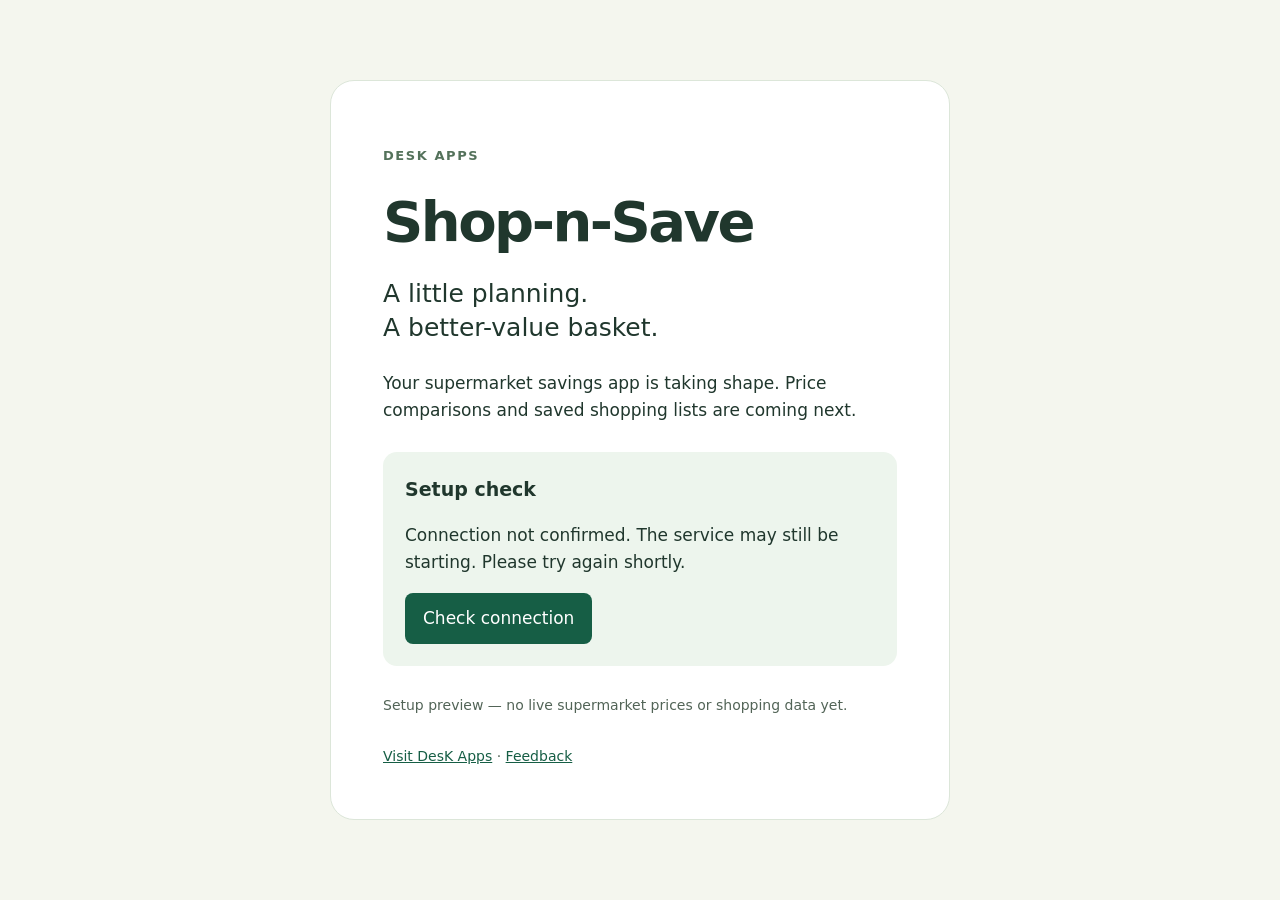
==== public/index.html @ c4714d1d "Configure Supabase connection and Netlify-ready setup preview" ====
<!doctype html>
<html lang="en">
<head>
<meta charset="utf-8">
<meta name="viewport" content="width=device-width, initial-scale=1">
<meta name="theme-color" content="#165e45">
<title>Shop-n-Save | DesK Apps</title>
<link rel="stylesheet" href="styles.css">
<script type="module" src="app.js"></script>
</head>
<body>
<main>
<p class="brand">DesK Apps</p>
<h1>Shop-n-Save</h1>
<p class="intro">A little planning.<br>A better-value basket.</p>
<p>Your supermarket savings app is taking shape. Price comparisons and saved shopping lists are coming next.</p>
<section aria-labelledby="connection-title">
<h2 id="connection-title">Setup check</h2>
<p id="status" role="status" aria-live="polite">Checking connection…</p>
<button id="check" type="button">Check connection</button>
</section>
<p class="note">Setup preview — no live supermarket prices or shopping data yet.</p>
<footer><a href="https://deskappswebsite.netlify.app">Visit DesK Apps</a> · <a href="mailto:desk.apps.dk@gmail.com">Feedback</a></footer>
</main>
</body>
</html>
---- public/styles.css ----
*{box-sizing:border-box}body{margin:0;background:#f4f6ee;color:#20372d;font:17px/1.6 system-ui,sans-serif;min-height:100vh;display:grid;place-items:center;padding:24px}main{width:100%;max-width:620px;padding:clamp(24px,6vw,52px);background:white;border-radius:24px;border:1px solid #dce6d9}.brand{font-weight:700;letter-spacing:.12em;font-size:13px;text-transform:uppercase;color:#54725b}h1{font-size:clamp(36px,8vw,56px);letter-spacing:-.045em;line-height:1.1;margin:24px 0}.intro{font-size:25px;line-height:1.35}section{background:#edf5ed;border-radius:14px;padding:22px;margin:28px 0}h2{font-size:19px;margin:0}button{font:inherit;background:#165e45;color:white;border:0;border-radius:8px;padding:12px 18px;cursor:pointer;min-height:48px}button:disabled{opacity:.6;cursor:wait}button:focus-visible,a:focus-visible{outline:3px solid #df9e20;outline-offset:4px}.note,footer{font-size:14px;color:#526457}a{color:#165e45}footer{margin-top:28px}
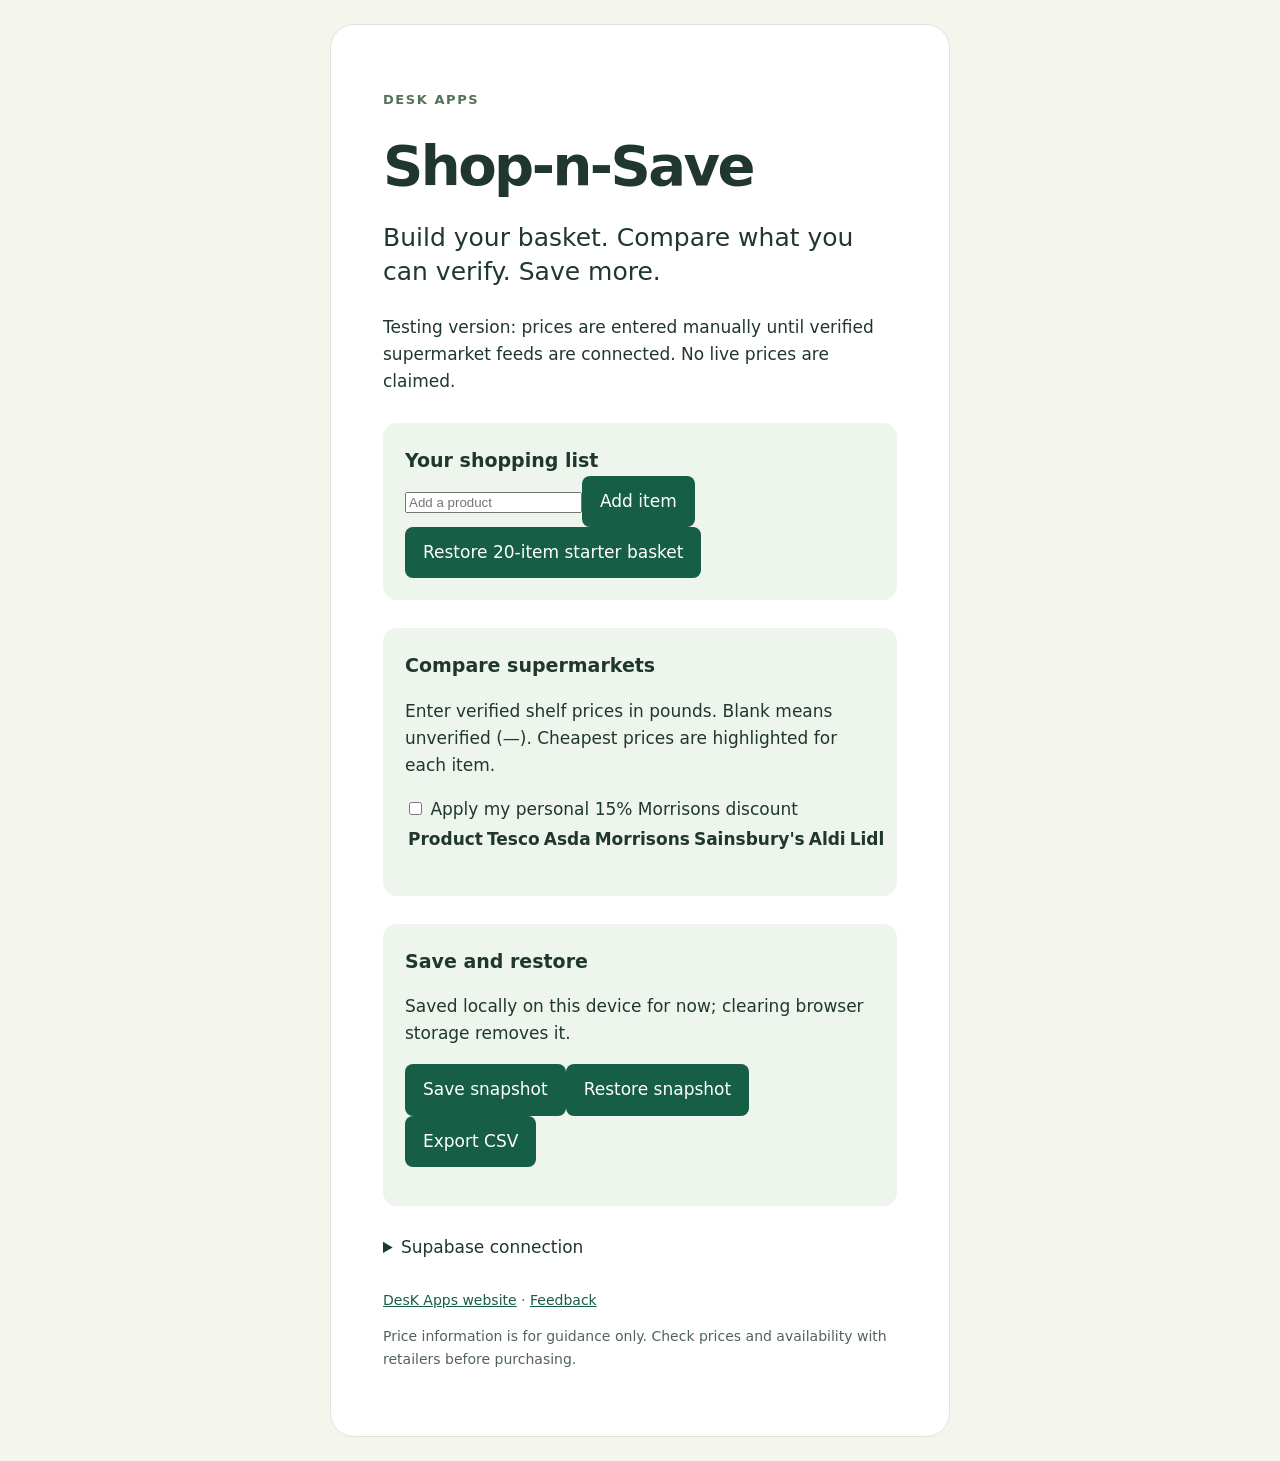
==== commit c2395a26: "Build functional Shop-n-Save mobile basket and manual price comparison" ====
--- a/public/index.html
+++ b/public/index.html
@@ -1,26 +1 @@
-<!doctype html>
-<html lang="en">
-<head>
-<meta charset="utf-8">
-<meta name="viewport" content="width=device-width, initial-scale=1">
-<meta name="theme-color" content="#165e45">
-<title>Shop-n-Save | DesK Apps</title>
-<link rel="stylesheet" href="styles.css">
-<script type="module" src="app.js"></script>
-</head>
-<body>
-<main>
-<p class="brand">DesK Apps</p>
-<h1>Shop-n-Save</h1>
-<p class="intro">A little planning.<br>A better-value basket.</p>
-<p>Your supermarket savings app is taking shape. Price comparisons and saved shopping lists are coming next.</p>
-<section aria-labelledby="connection-title">
-<h2 id="connection-title">Setup check</h2>
-<p id="status" role="status" aria-live="polite">Checking connection…</p>
-<button id="check" type="button">Check connection</button>
-</section>
-<p class="note">Setup preview — no live supermarket prices or shopping data yet.</p>
-<footer><a href="https://deskappswebsite.netlify.app">Visit DesK Apps</a> · <a href="mailto:desk.apps.dk@gmail.com">Feedback</a></footer>
-</main>
-</body>
-</html>
+<!doctype html><html lang="en"><head><meta charset="utf-8"><meta name="viewport" content="width=device-width, initial-scale=1"><meta name="theme-color" content="#165e45"><title>Shop-n-Save | DesK Apps</title><link rel="stylesheet" href="styles.css"><script type="module" src="app.js"></script></head><body><main><header><p class="brand">DesK Apps</p><h1>Shop-n-Save</h1><p class="intro">Build your basket. Compare what you can verify. Save more.</p></header><div class="notice">Testing version: prices are entered manually until verified supermarket feeds are connected. No live prices are claimed.</div><section><h2>Your shopping list <span id="count"></span></h2><div class="controls"><input id="newItem" maxlength="90" placeholder="Add a product" aria-label="Product name"><button id="add">Add item</button><button class="secondary" id="reset">Restore 20-item starter basket</button></div><div id="items"></div></section><section><h2>Compare supermarkets</h2><p class="hint">Enter verified shelf prices in pounds. Blank means unverified (—). Cheapest prices are highlighted for each item.</p><label class="toggle"><input type="checkbox" id="discount"> Apply my personal 15% Morrisons discount</label><div class="scroll"><table><thead><tr><th>Product</th><th>Tesco</th><th>Asda</th><th>Morrisons</th><th>Sainsbury's</th><th>Aldi</th><th>Lidl</th></tr></thead><tbody id="prices"></tbody><tfoot id="totals"></tfoot></table></div><p id="comparisonNote" class="hint"></p></section><section><h2>Save and restore</h2><p class="hint">Saved locally on this device for now; clearing browser storage removes it.</p><div class="controls"><button id="save">Save snapshot</button><button class="secondary" id="restore">Restore snapshot</button><button class="secondary" id="export">Export CSV</button></div><p id="message" role="status"></p></section><details><summary>Supabase connection</summary><p id="status" role="status">Not checked</p><button id="check">Check connection</button><p class="hint">This checks service availability only, not shopping database tables.</p></details><footer><a href="https://deskappswebsite.netlify.app">DesK Apps website</a> · <a href="mailto:desk.apps.dk@gmail.com">Feedback</a><p>Price information is for guidance only. Check prices and availability with retailers before purchasing.</p></footer></main></body></html>
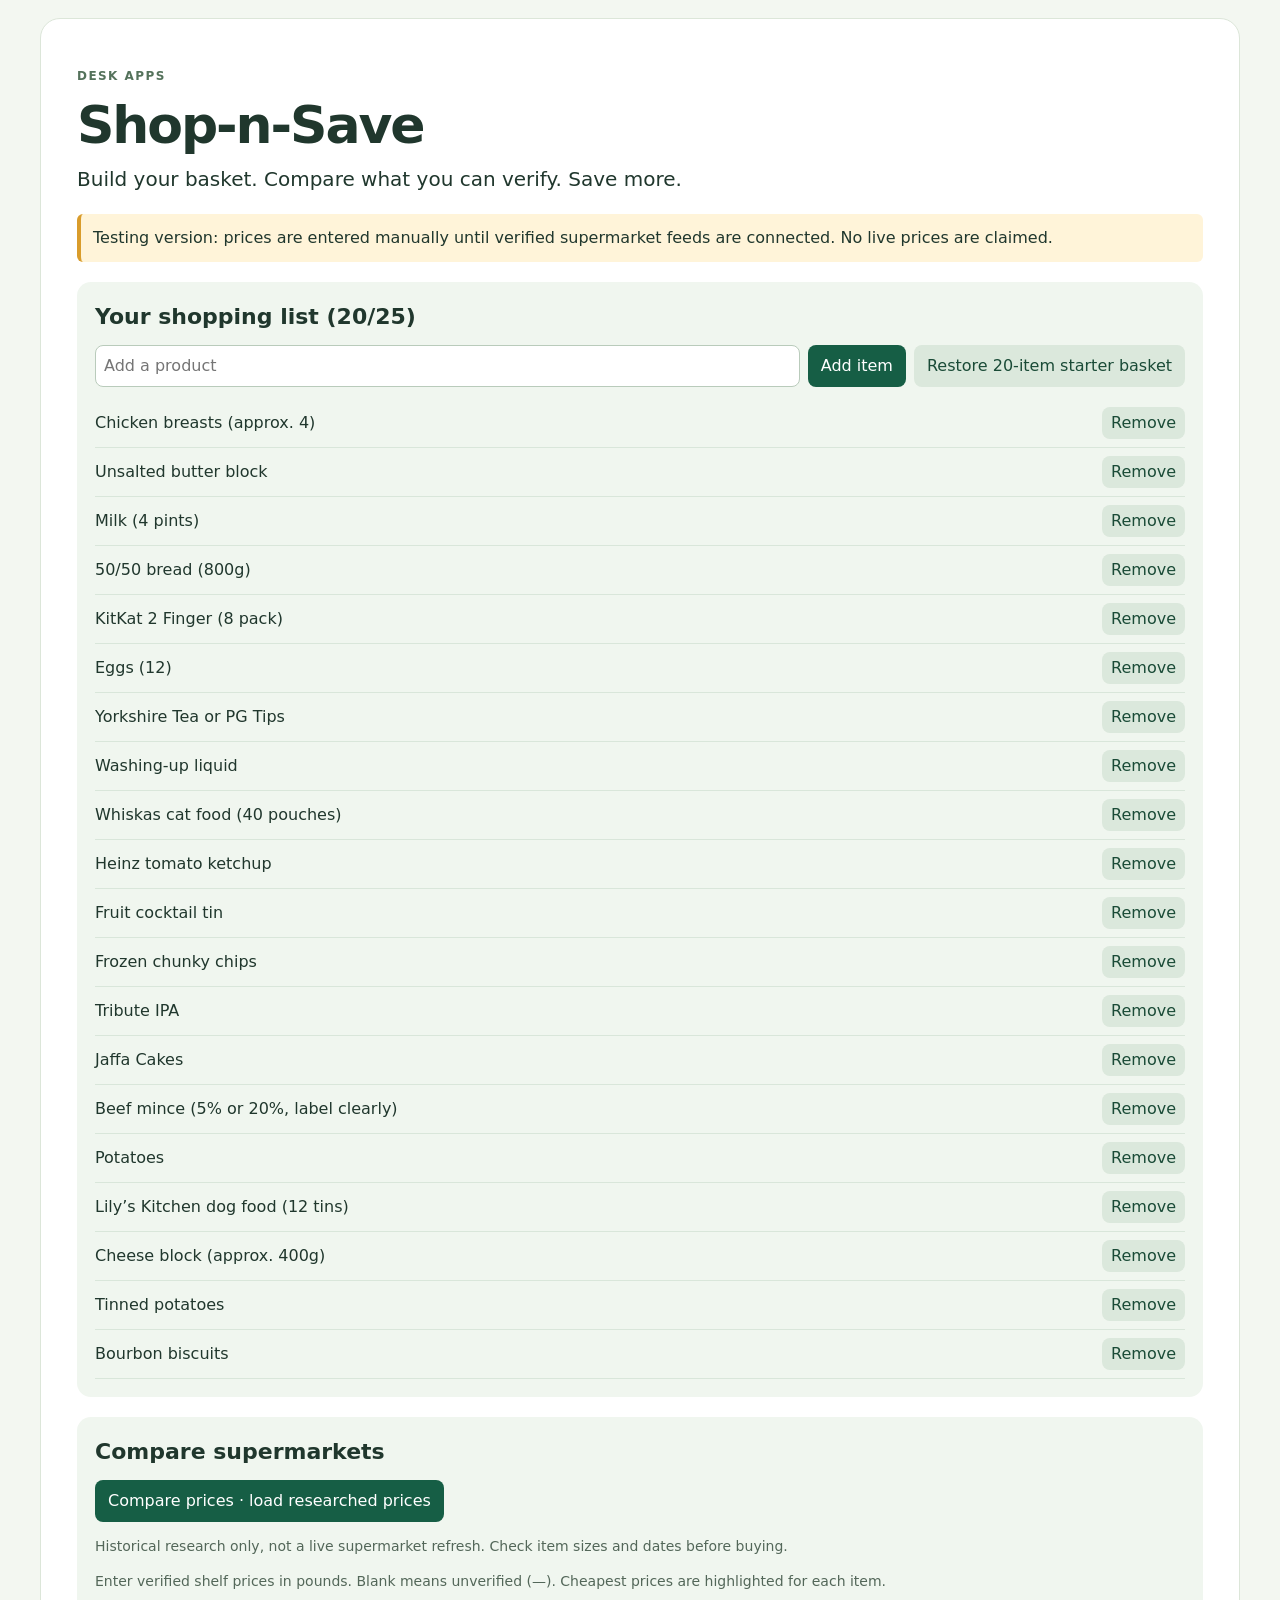
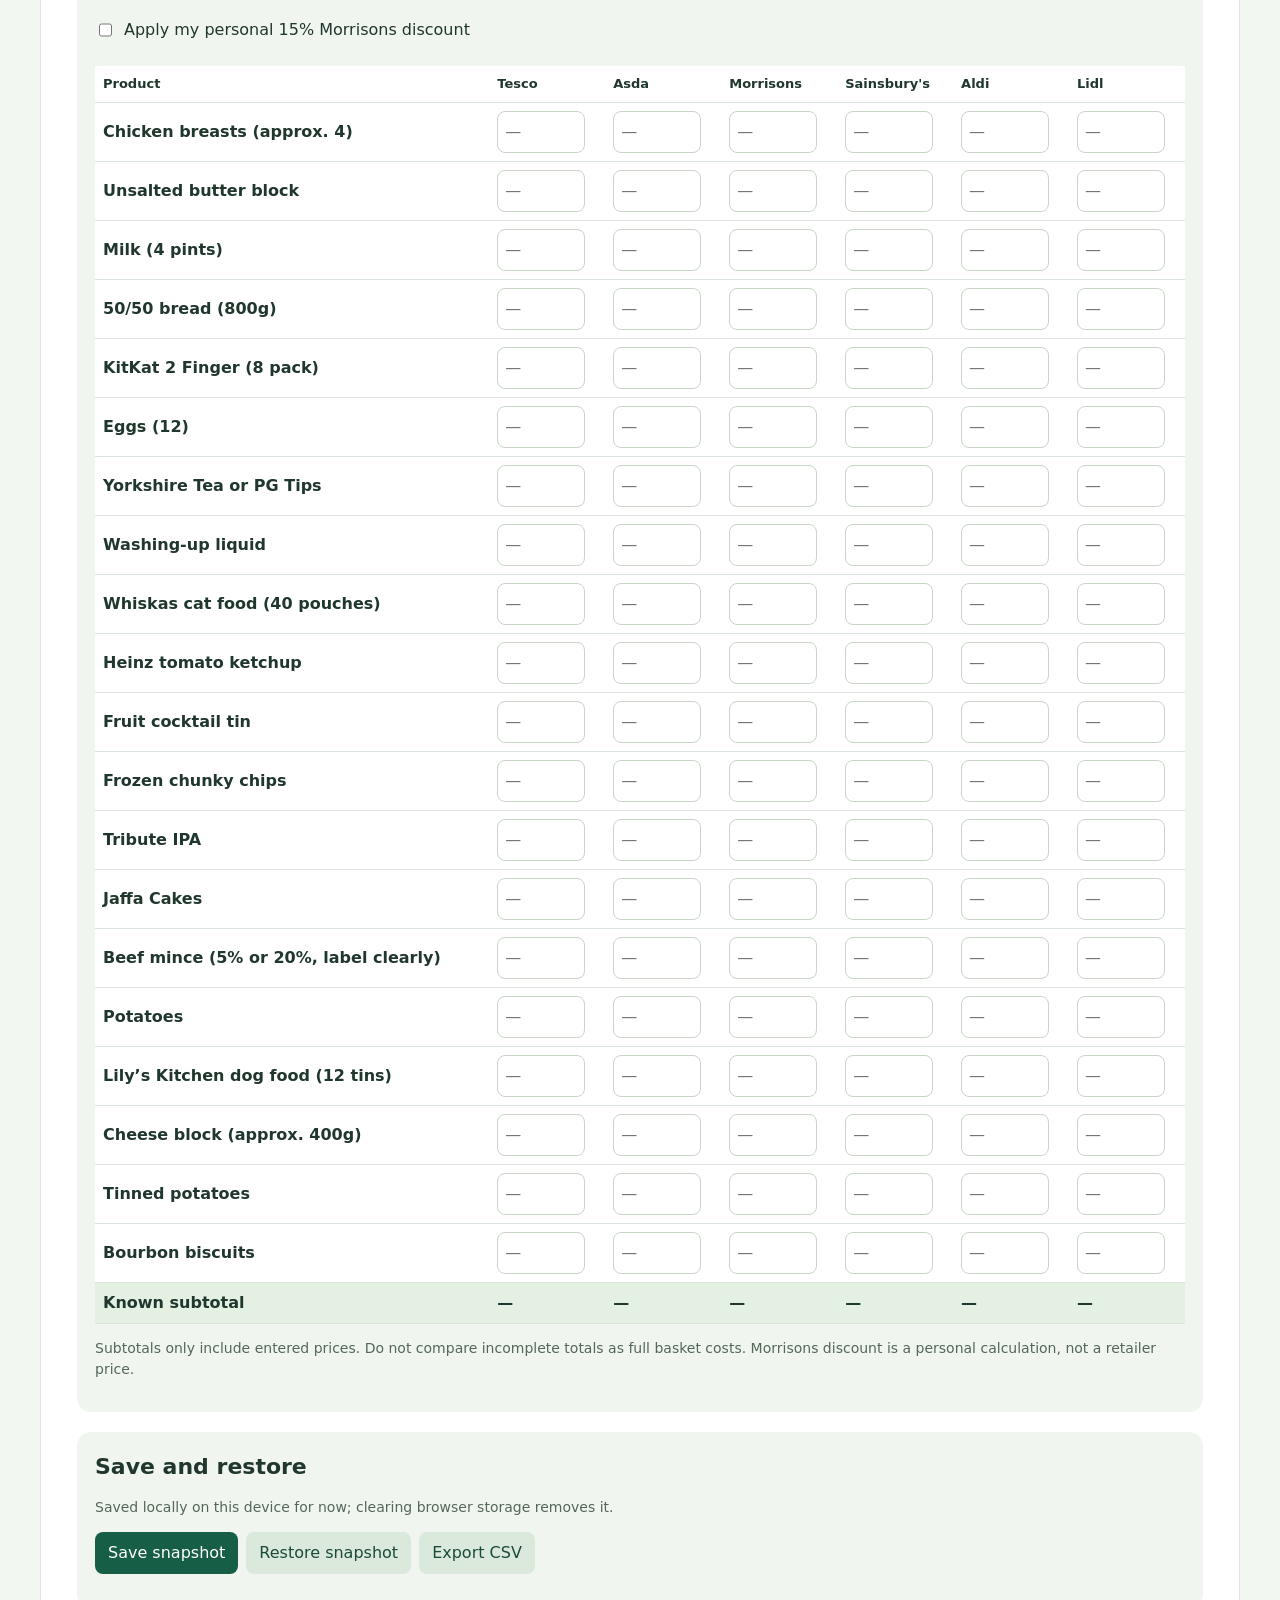
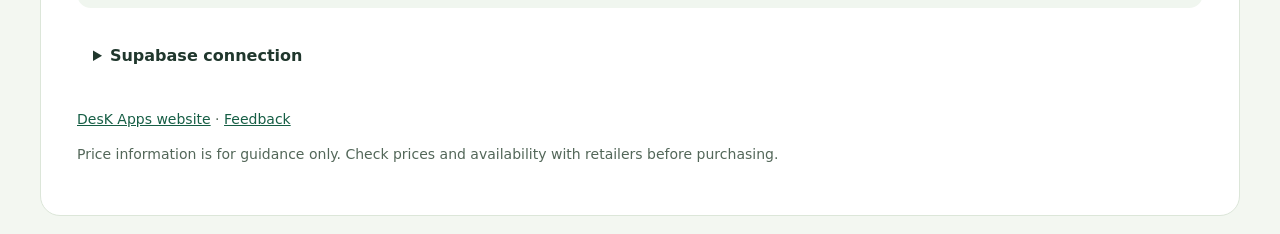
==== commit e655b34e: "Add Compare Prices action to Shop-n-Save" ====
--- a/public/index.html
+++ b/public/index.html
@@ -1 +1 @@
-<!doctype html><html lang="en"><head><meta charset="utf-8"><meta name="viewport" content="width=device-width, initial-scale=1"><meta name="theme-color" content="#165e45"><title>Shop-n-Save | DesK Apps</title><link rel="stylesheet" href="styles.css"><script type="module" src="app.js"></script></head><body><main><header><p class="brand">DesK Apps</p><h1>Shop-n-Save</h1><p class="intro">Build your basket. Compare what you can verify. Save more.</p></header><div class="notice">Testing version: prices are entered manually until verified supermarket feeds are connected. No live prices are claimed.</div><section><h2>Your shopping list <span id="count"></span></h2><div class="controls"><input id="newItem" maxlength="90" placeholder="Add a product" aria-label="Product name"><button id="add">Add item</button><button class="secondary" id="reset">Restore 20-item starter basket</button></div><div id="items"></div></section><section><h2>Compare supermarkets</h2><p class="hint">Enter verified shelf prices in pounds. Blank means unverified (—). Cheapest prices are highlighted for each item.</p><label class="toggle"><input type="checkbox" id="discount"> Apply my personal 15% Morrisons discount</label><div class="scroll"><table><thead><tr><th>Product</th><th>Tesco</th><th>Asda</th><th>Morrisons</th><th>Sainsbury's</th><th>Aldi</th><th>Lidl</th></tr></thead><tbody id="prices"></tbody><tfoot id="totals"></tfoot></table></div><p id="comparisonNote" class="hint"></p></section><section><h2>Save and restore</h2><p class="hint">Saved locally on this device for now; clearing browser storage removes it.</p><div class="controls"><button id="save">Save snapshot</button><button class="secondary" id="restore">Restore snapshot</button><button class="secondary" id="export">Export CSV</button></div><p id="message" role="status"></p></section><details><summary>Supabase connection</summary><p id="status" role="status">Not checked</p><button id="check">Check connection</button><p class="hint">This checks service availability only, not shopping database tables.</p></details><footer><a href="https://deskappswebsite.netlify.app">DesK Apps website</a> · <a href="mailto:desk.apps.dk@gmail.com">Feedback</a><p>Price information is for guidance only. Check prices and availability with retailers before purchasing.</p></footer></main></body></html>+<!doctype html><html lang="en"><head><meta charset="utf-8"><meta name="viewport" content="width=device-width, initial-scale=1"><meta name="theme-color" content="#165e45"><title>Shop-n-Save | DesK Apps</title><link rel="stylesheet" href="styles.css"><script type="module" src="app.js"></script></head><body><main><header><p class="brand">DesK Apps</p><h1>Shop-n-Save</h1><p class="intro">Build your basket. Compare what you can verify. Save more.</p></header><div class="notice">Testing version: prices are entered manually until verified supermarket feeds are connected. No live prices are claimed.</div><section><h2>Your shopping list <span id="count"></span></h2><div class="controls"><input id="newItem" maxlength="90" placeholder="Add a product" aria-label="Product name"><button id="add">Add item</button><button class="secondary" id="reset">Restore 20-item starter basket</button></div><div id="items"></div></section><section><h2>Compare supermarkets</h2><div class="controls"><button id="compare" type="button">Compare prices · load researched prices</button></div><p class="hint" id="researchStatus">Historical research only, not a live supermarket refresh. Check item sizes and dates before buying.</p><p class="hint">Enter verified shelf prices in pounds. Blank means unverified (—). Cheapest prices are highlighted for each item.</p><label class="toggle"><input type="checkbox" id="discount"> Apply my personal 15% Morrisons discount</label><div class="scroll"><table><thead><tr><th>Product</th><th>Tesco</th><th>Asda</th><th>Morrisons</th><th>Sainsbury's</th><th>Aldi</th><th>Lidl</th></tr></thead><tbody id="prices"></tbody><tfoot id="totals"></tfoot></table></div><p id="comparisonNote" class="hint"></p></section><section><h2>Save and restore</h2><p class="hint">Saved locally on this device for now; clearing browser storage removes it.</p><div class="controls"><button id="save">Save snapshot</button><button class="secondary" id="restore">Restore snapshot</button><button class="secondary" id="export">Export CSV</button></div><p id="message" role="status"></p></section><details><summary>Supabase connection</summary><p id="status" role="status">Not checked</p><button id="check">Check connection</button><p class="hint">This checks service availability only, not shopping database tables.</p></details><footer><a href="https://deskappswebsite.netlify.app">DesK Apps website</a> · <a href="mailto:desk.apps.dk@gmail.com">Feedback</a><p>Price information is for guidance only. Check prices and availability with retailers before purchasing.</p></footer></main></body></html>
--- a/public/styles.css
+++ b/public/styles.css
@@ -1 +1 @@
-*{box-sizing:border-box}body{margin:0;background:#f4f6ee;color:#20372d;font:17px/1.6 system-ui,sans-serif;min-height:100vh;display:grid;place-items:center;padding:24px}main{width:100%;max-width:620px;padding:clamp(24px,6vw,52px);background:white;border-radius:24px;border:1px solid #dce6d9}.brand{font-weight:700;letter-spacing:.12em;font-size:13px;text-transform:uppercase;color:#54725b}h1{font-size:clamp(36px,8vw,56px);letter-spacing:-.045em;line-height:1.1;margin:24px 0}.intro{font-size:25px;line-height:1.35}section{background:#edf5ed;border-radius:14px;padding:22px;margin:28px 0}h2{font-size:19px;margin:0}button{font:inherit;background:#165e45;color:white;border:0;border-radius:8px;padding:12px 18px;cursor:pointer;min-height:48px}button:disabled{opacity:.6;cursor:wait}button:focus-visible,a:focus-visible{outline:3px solid #df9e20;outline-offset:4px}.note,footer{font-size:14px;color:#526457}a{color:#165e45}footer{margin-top:28px}
+*{box-sizing:border-box}body{margin:0;background:#f3f7f1;color:#20372d;font:16px/1.5 system-ui,sans-serif;padding:18px}main{max-width:1200px;margin:auto;background:white;border:1px solid #dce6d9;border-radius:20px;padding:clamp(16px,3vw,36px)}.brand{font-weight:800;letter-spacing:.12em;font-size:12px;text-transform:uppercase;color:#54725b}h1{font-size:clamp(32px,6vw,52px);letter-spacing:-.04em;line-height:1.1;margin:10px 0}.intro{font-size:20px;margin:0 0 20px}section{background:#f0f6ef;border-radius:14px;padding:18px;margin:20px 0}h2{font-size:22px;margin:0 0 12px}.notice{background:#fff4d9;border-left:4px solid #d99c2b;padding:12px;border-radius:6px}.controls{display:flex;flex-wrap:wrap;gap:8px;margin:12px 0}input,button{font:inherit;min-height:42px;border-radius:8px}input[type=text],input:not([type]){border:1px solid #b9cbbb;padding:8px;min-width:0}#newItem{flex:1;min-width:180px}button{background:#165e45;color:white;border:0;padding:9px 13px;cursor:pointer}button.secondary{background:#dbe8dc;color:#1a4b37}button:focus-visible,input:focus-visible{outline:3px solid #dca82e;outline-offset:2px}button:disabled{opacity:.5}.item{display:flex;align-items:center;gap:10px;border-bottom:1px solid #d9e6da;padding:8px 0}.item span{flex:1}.item button{min-height:32px;padding:4px 9px}.hint,footer{font-size:14px;color:#536759}.scroll{overflow-x:auto}table{width:100%;border-collapse:collapse;min-width:790px;background:white}th,td{border-bottom:1px solid #dce5db;padding:8px;text-align:left}th{font-size:13px}td input{width:88px;min-width:0;padding:7px;border:1px solid #c8d5c7}td.best{background:#d5f4d9}td:first-child{min-width:165px;font-weight:600}tfoot{font-weight:bold;background:#e3f0e2}.toggle{display:flex;align-items:center;gap:9px;margin:12px 0}details{padding:16px}summary{cursor:pointer;font-weight:700}footer{margin-top:25px}a{color:#165e45}@media(max-width:600px){body{padding:6px}main{border-radius:10px;padding:12px}section{padding:12px}.controls button{flex:1}.item{font-size:14px}}
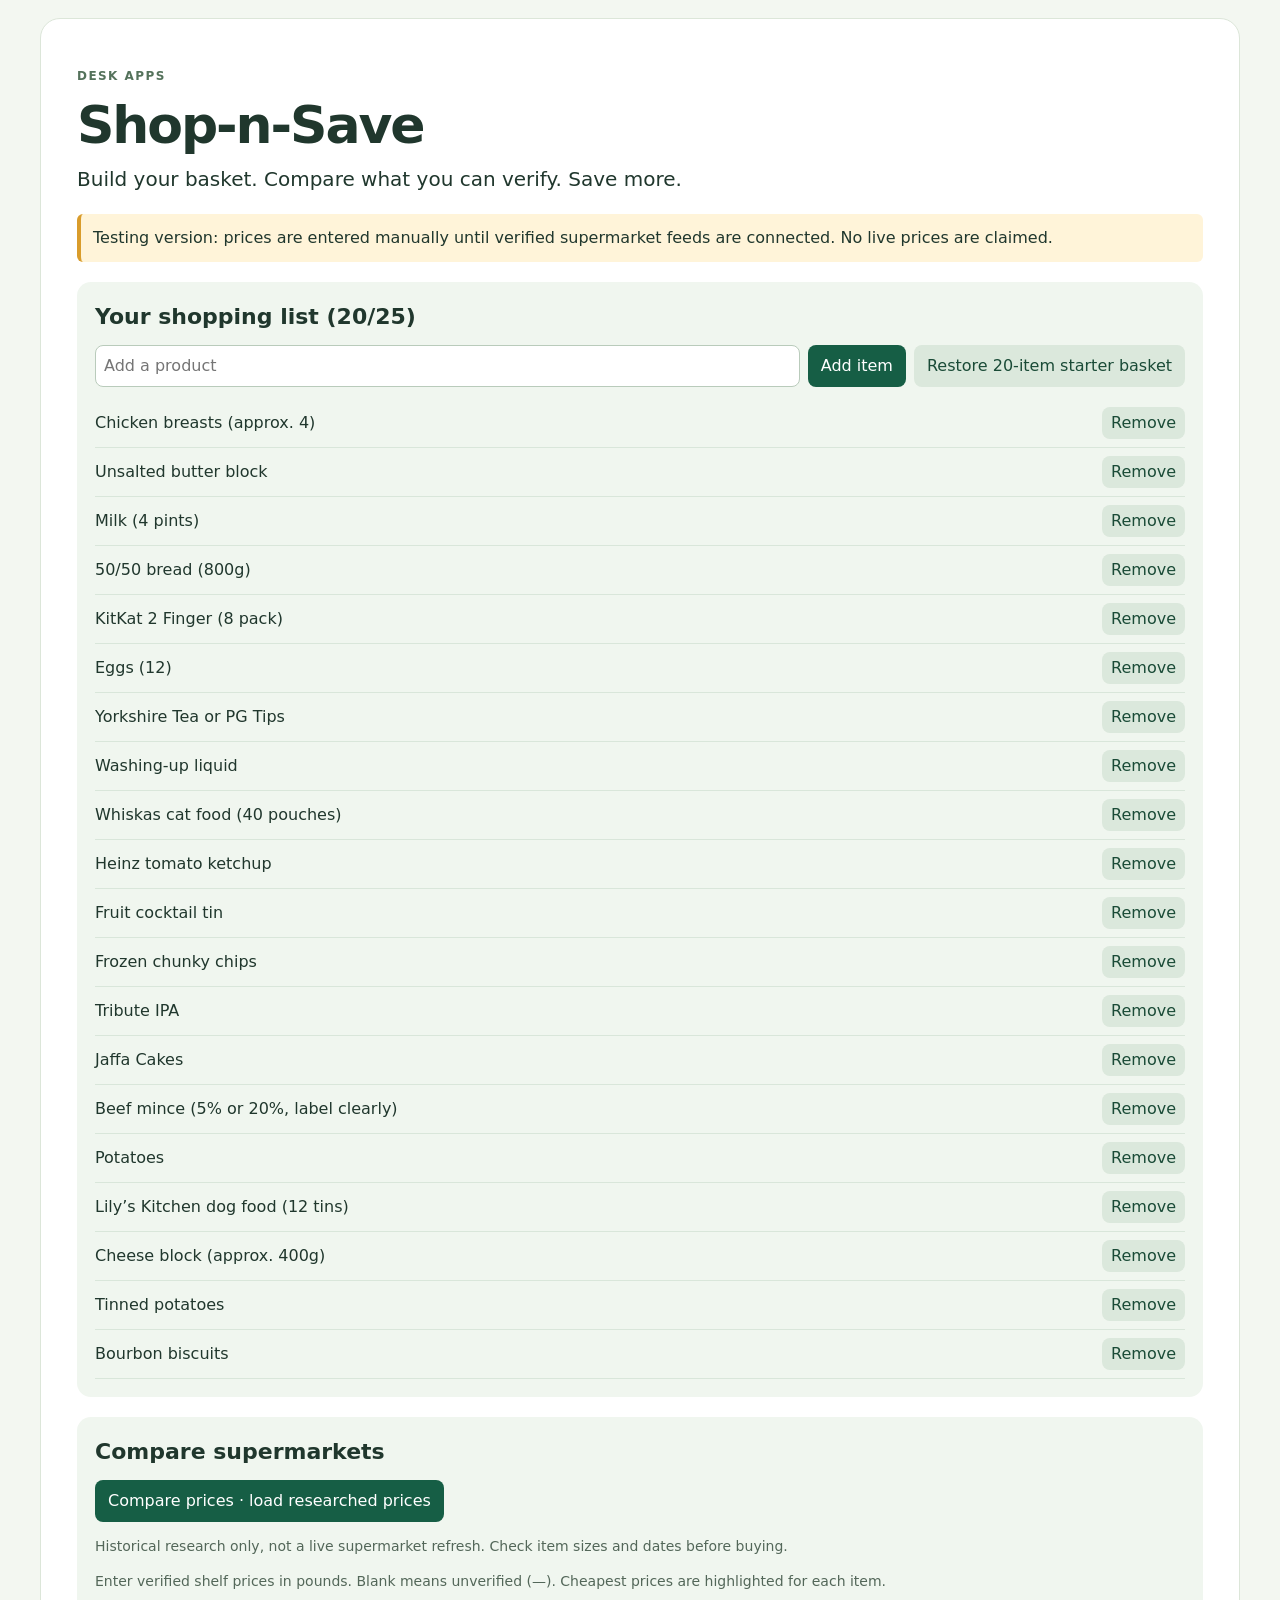
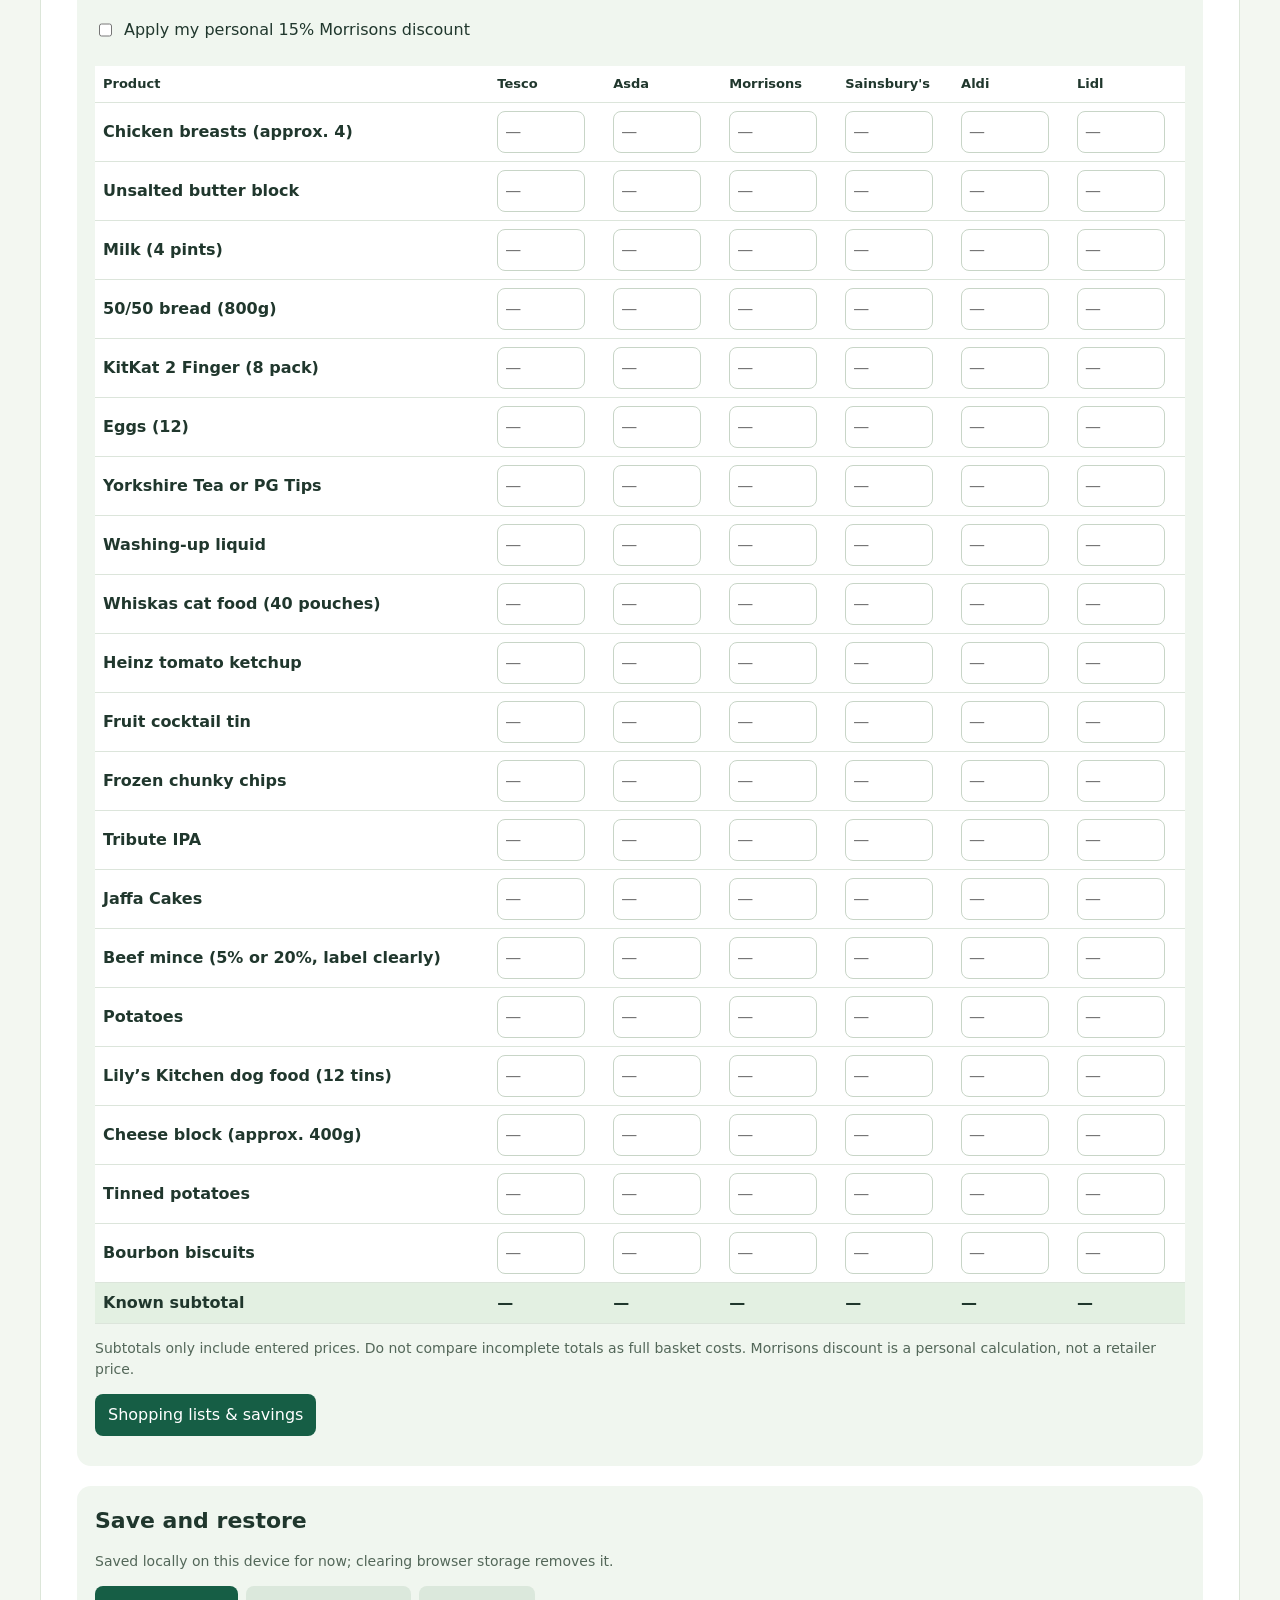
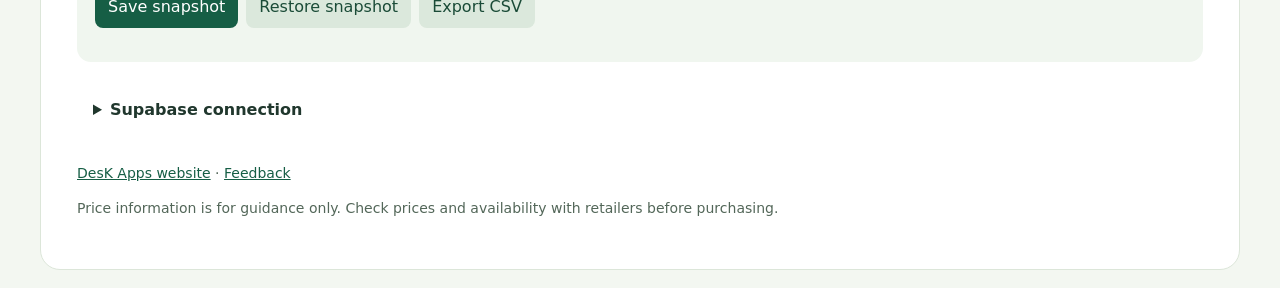
==== commit 1accd468: "Add shopping lists and savings navigation" ====
--- a/public/index.html
+++ b/public/index.html
@@ -1 +1 @@
-<!doctype html><html lang="en"><head><meta charset="utf-8"><meta name="viewport" content="width=device-width, initial-scale=1"><meta name="theme-color" content="#165e45"><title>Shop-n-Save | DesK Apps</title><link rel="stylesheet" href="styles.css"><script type="module" src="app.js"></script></head><body><main><header><p class="brand">DesK Apps</p><h1>Shop-n-Save</h1><p class="intro">Build your basket. Compare what you can verify. Save more.</p></header><div class="notice">Testing version: prices are entered manually until verified supermarket feeds are connected. No live prices are claimed.</div><section><h2>Your shopping list <span id="count"></span></h2><div class="controls"><input id="newItem" maxlength="90" placeholder="Add a product" aria-label="Product name"><button id="add">Add item</button><button class="secondary" id="reset">Restore 20-item starter basket</button></div><div id="items"></div></section><section><h2>Compare supermarkets</h2><div class="controls"><button id="compare" type="button">Compare prices · load researched prices</button></div><p class="hint" id="researchStatus">Historical research only, not a live supermarket refresh. Check item sizes and dates before buying.</p><p class="hint">Enter verified shelf prices in pounds. Blank means unverified (—). Cheapest prices are highlighted for each item.</p><label class="toggle"><input type="checkbox" id="discount"> Apply my personal 15% Morrisons discount</label><div class="scroll"><table><thead><tr><th>Product</th><th>Tesco</th><th>Asda</th><th>Morrisons</th><th>Sainsbury's</th><th>Aldi</th><th>Lidl</th></tr></thead><tbody id="prices"></tbody><tfoot id="totals"></tfoot></table></div><p id="comparisonNote" class="hint"></p></section><section><h2>Save and restore</h2><p class="hint">Saved locally on this device for now; clearing browser storage removes it.</p><div class="controls"><button id="save">Save snapshot</button><button class="secondary" id="restore">Restore snapshot</button><button class="secondary" id="export">Export CSV</button></div><p id="message" role="status"></p></section><details><summary>Supabase connection</summary><p id="status" role="status">Not checked</p><button id="check">Check connection</button><p class="hint">This checks service availability only, not shopping database tables.</p></details><footer><a href="https://deskappswebsite.netlify.app">DesK Apps website</a> · <a href="mailto:desk.apps.dk@gmail.com">Feedback</a><p>Price information is for guidance only. Check prices and availability with retailers before purchasing.</p></footer></main></body></html>+<!doctype html><html lang="en"><head><meta charset="utf-8"><meta name="viewport" content="width=device-width, initial-scale=1"><meta name="theme-color" content="#165e45"><title>Shop-n-Save | DesK Apps</title><link rel="stylesheet" href="styles.css"><script type="module" src="app.js"></script></head><body><main><header><p class="brand">DesK Apps</p><h1>Shop-n-Save</h1><p class="intro">Build your basket. Compare what you can verify. Save more.</p></header><div class="notice">Testing version: prices are entered manually until verified supermarket feeds are connected. No live prices are claimed.</div><section><h2>Your shopping list <span id="count"></span></h2><div class="controls"><input id="newItem" maxlength="90" placeholder="Add a product" aria-label="Product name"><button id="add">Add item</button><button class="secondary" id="reset">Restore 20-item starter basket</button></div><div id="items"></div></section><section><h2>Compare supermarkets</h2><div class="controls"><button id="compare" type="button">Compare prices · load researched prices</button></div><p class="hint" id="researchStatus">Historical research only, not a live supermarket refresh. Check item sizes and dates before buying.</p><p class="hint">Enter verified shelf prices in pounds. Blank means unverified (—). Cheapest prices are highlighted for each item.</p><label class="toggle"><input type="checkbox" id="discount"> Apply my personal 15% Morrisons discount</label><div class="scroll"><table><thead><tr><th>Product</th><th>Tesco</th><th>Asda</th><th>Morrisons</th><th>Sainsbury's</th><th>Aldi</th><th>Lidl</th></tr></thead><tbody id="prices"></tbody><tfoot id="totals"></tfoot></table></div><p id="comparisonNote" class="hint"></p><div class="controls"><button id="viewShoppingLists" type="button">Shopping lists & savings</button></div></section><section id="savingsSection" hidden><h2>Shopping lists & savings</h2><p class="hint">Compare a split shop against buying everything from one supermarket. Results use only available entered prices, including historical prices, and are estimates until the full basket is verified.</p><div class="controls"><button id="splitShops" type="button">Split shops</button><button id="individualShops" type="button" class="secondary">Individual supermarkets</button><button id="oneStopShop" type="button" class="secondary">1-stop shop</button><button id="backToPrices" type="button" class="secondary">Back to prices</button></div><div id="savingsOutput" aria-live="polite"></div></section><section><h2>Save and restore</h2><p class="hint">Saved locally on this device for now; clearing browser storage removes it.</p><div class="controls"><button id="save">Save snapshot</button><button class="secondary" id="restore">Restore snapshot</button><button class="secondary" id="export">Export CSV</button></div><p id="message" role="status"></p></section><details><summary>Supabase connection</summary><p id="status" role="status">Not checked</p><button id="check">Check connection</button><p class="hint">This checks service availability only, not shopping database tables.</p></details><footer><a href="https://deskappswebsite.netlify.app">DesK Apps website</a> · <a href="mailto:desk.apps.dk@gmail.com">Feedback</a><p>Price information is for guidance only. Check prices and availability with retailers before purchasing.</p></footer></main></body></html>
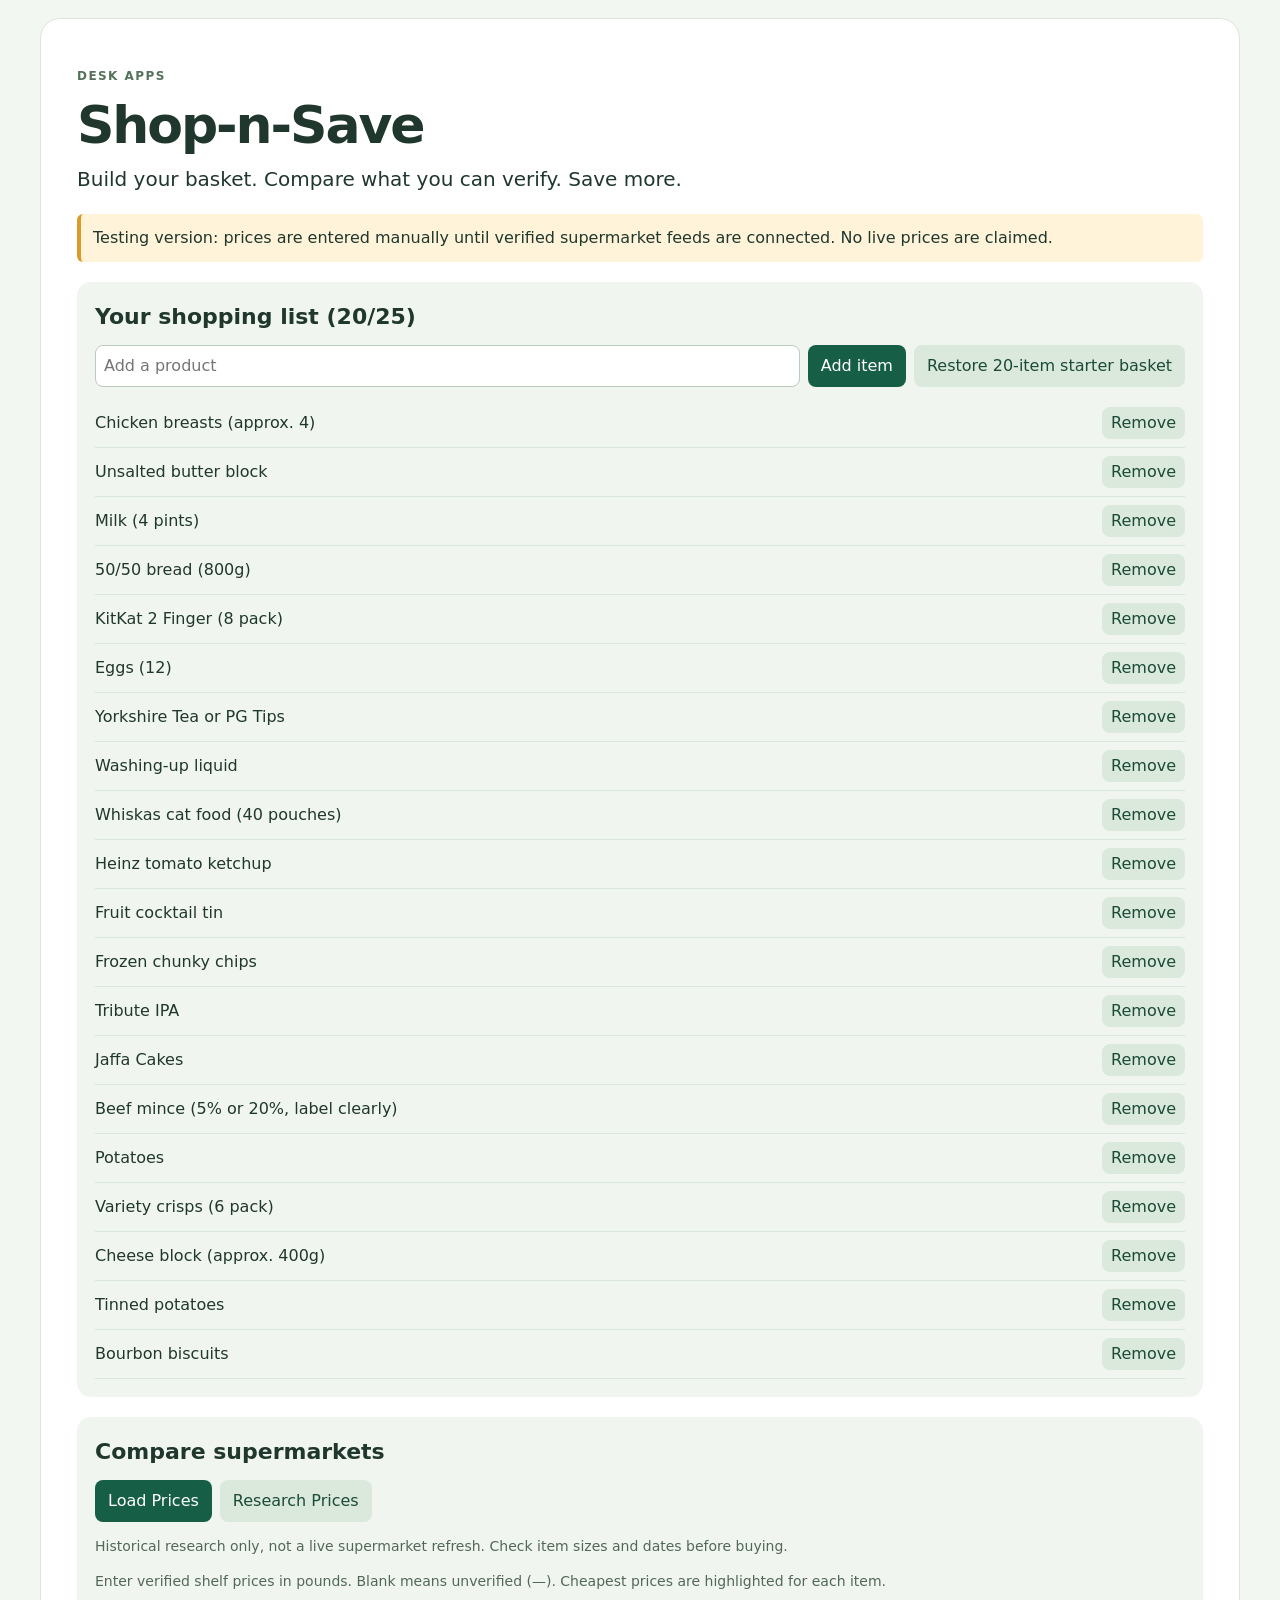
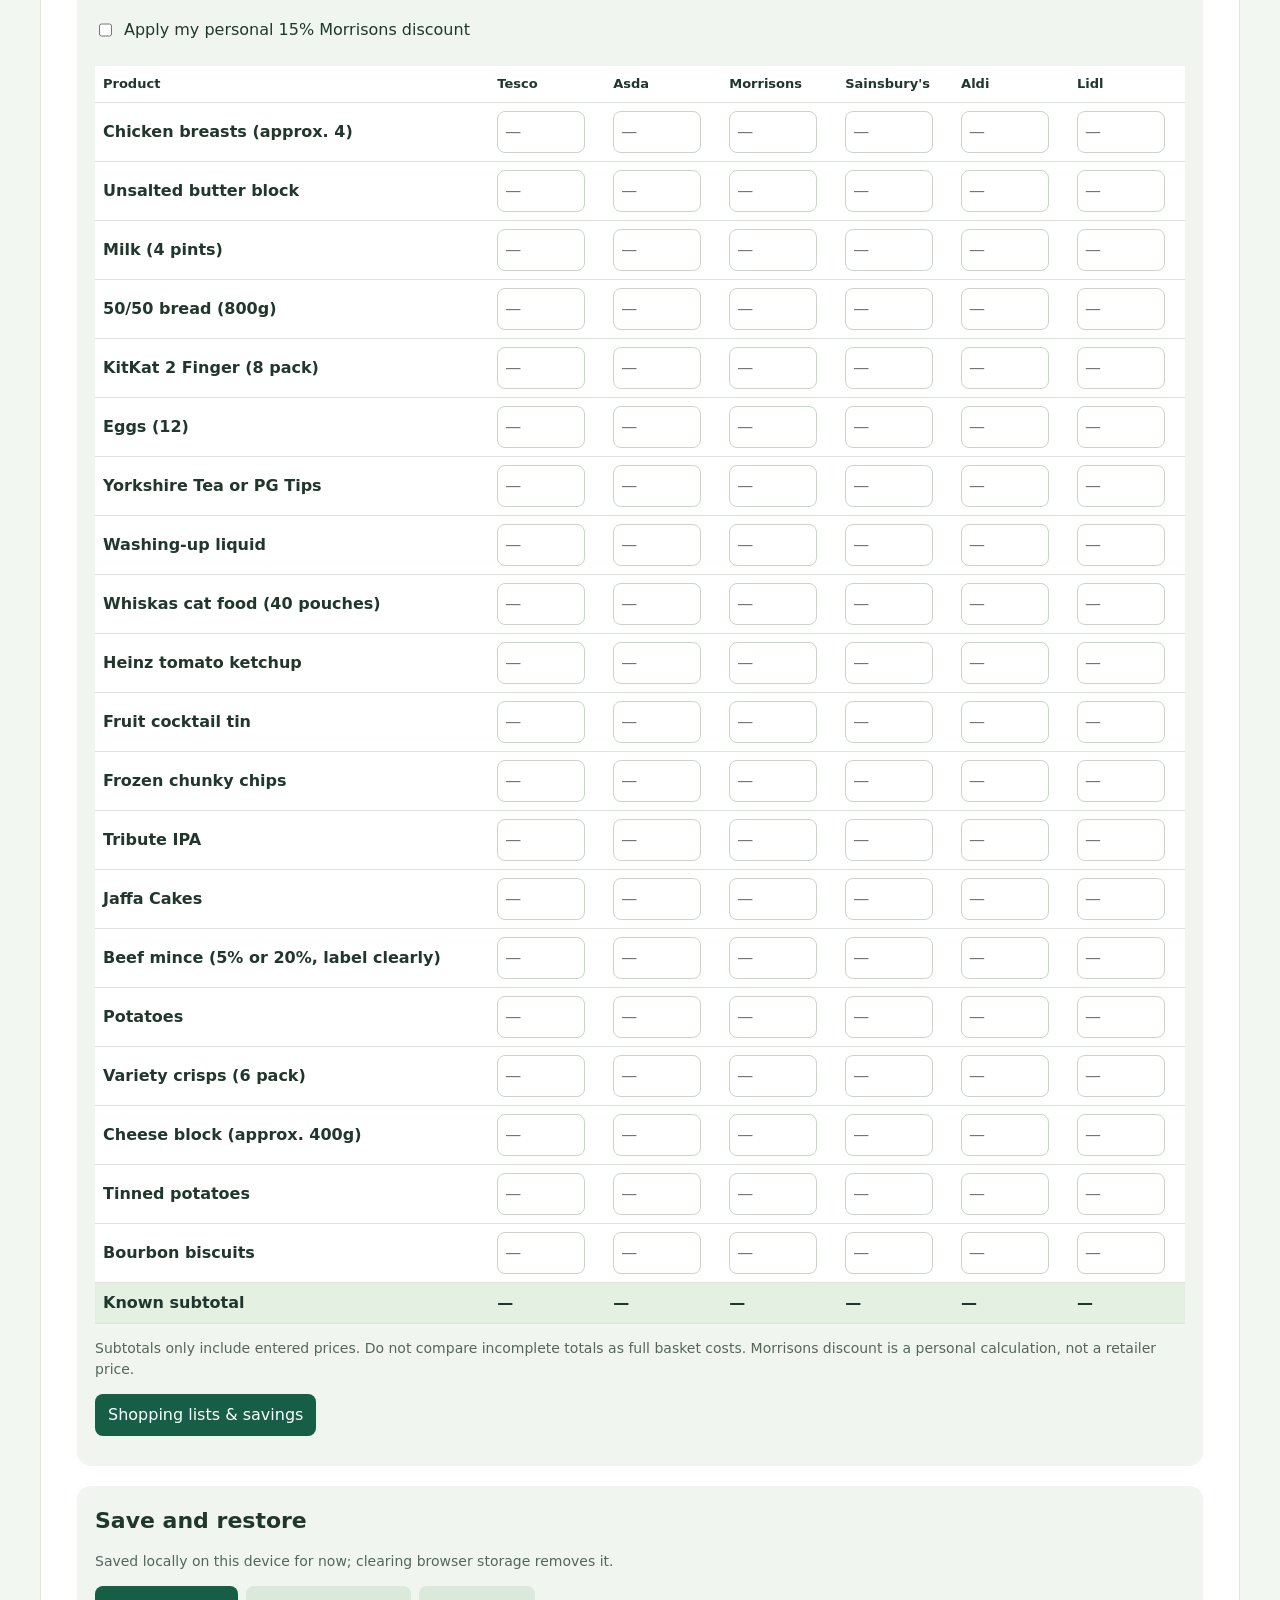
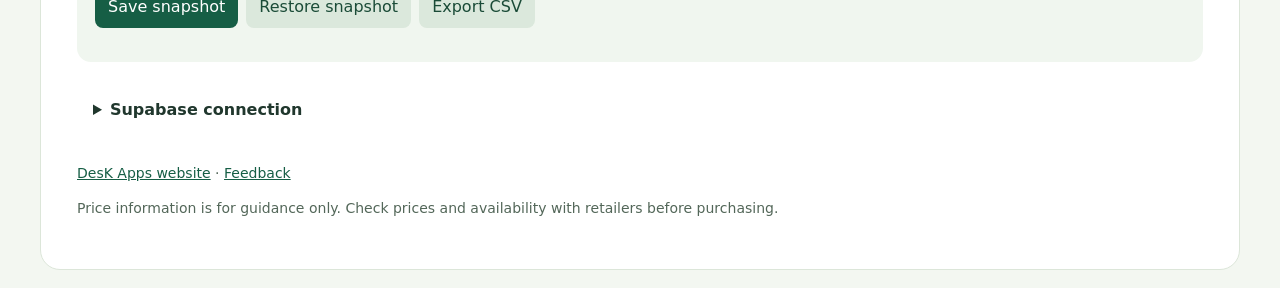
==== commit 37ec8626: "Separate Load Prices and Research Prices buttons" ====
--- a/public/index.html
+++ b/public/index.html
@@ -1 +1 @@
-<!doctype html><html lang="en"><head><meta charset="utf-8"><meta name="viewport" content="width=device-width, initial-scale=1"><meta name="theme-color" content="#165e45"><title>Shop-n-Save | DesK Apps</title><link rel="stylesheet" href="styles.css"><script type="module" src="app.js"></script></head><body><main><header><p class="brand">DesK Apps</p><h1>Shop-n-Save</h1><p class="intro">Build your basket. Compare what you can verify. Save more.</p></header><div class="notice">Testing version: prices are entered manually until verified supermarket feeds are connected. No live prices are claimed.</div><section><h2>Your shopping list <span id="count"></span></h2><div class="controls"><input id="newItem" maxlength="90" placeholder="Add a product" aria-label="Product name"><button id="add">Add item</button><button class="secondary" id="reset">Restore 20-item starter basket</button></div><div id="items"></div></section><section><h2>Compare supermarkets</h2><div class="controls"><button id="compare" type="button">Compare prices · load researched prices</button></div><p class="hint" id="researchStatus">Historical research only, not a live supermarket refresh. Check item sizes and dates before buying.</p><p class="hint">Enter verified shelf prices in pounds. Blank means unverified (—). Cheapest prices are highlighted for each item.</p><label class="toggle"><input type="checkbox" id="discount"> Apply my personal 15% Morrisons discount</label><div class="scroll"><table><thead><tr><th>Product</th><th>Tesco</th><th>Asda</th><th>Morrisons</th><th>Sainsbury's</th><th>Aldi</th><th>Lidl</th></tr></thead><tbody id="prices"></tbody><tfoot id="totals"></tfoot></table></div><p id="comparisonNote" class="hint"></p><div class="controls"><button id="viewShoppingLists" type="button">Shopping lists & savings</button></div></section><section id="savingsSection" hidden><h2>Shopping lists & savings</h2><p class="hint">Compare a split shop against buying everything from one supermarket. Results use only available entered prices, including historical prices, and are estimates until the full basket is verified.</p><div class="controls"><button id="splitShops" type="button">Split shops</button><button id="individualShops" type="button" class="secondary">Individual supermarkets</button><button id="oneStopShop" type="button" class="secondary">1-stop shop</button><button id="backToPrices" type="button" class="secondary">Back to prices</button></div><div id="savingsOutput" aria-live="polite"></div></section><section><h2>Save and restore</h2><p class="hint">Saved locally on this device for now; clearing browser storage removes it.</p><div class="controls"><button id="save">Save snapshot</button><button class="secondary" id="restore">Restore snapshot</button><button class="secondary" id="export">Export CSV</button></div><p id="message" role="status"></p></section><details><summary>Supabase connection</summary><p id="status" role="status">Not checked</p><button id="check">Check connection</button><p class="hint">This checks service availability only, not shopping database tables.</p></details><footer><a href="https://deskappswebsite.netlify.app">DesK Apps website</a> · <a href="mailto:desk.apps.dk@gmail.com">Feedback</a><p>Price information is for guidance only. Check prices and availability with retailers before purchasing.</p></footer></main></body></html>+<!doctype html><html lang="en"><head><meta charset="utf-8"><meta name="viewport" content="width=device-width, initial-scale=1"><meta name="theme-color" content="#165e45"><title>Shop-n-Save | DesK Apps</title><link rel="stylesheet" href="styles.css"><script type="module" src="app.js"></script></head><body><main><header><p class="brand">DesK Apps</p><h1>Shop-n-Save</h1><p class="intro">Build your basket. Compare what you can verify. Save more.</p></header><div class="notice">Testing version: prices are entered manually until verified supermarket feeds are connected. No live prices are claimed.</div><section><h2>Your shopping list <span id="count"></span></h2><div class="controls"><input id="newItem" maxlength="90" placeholder="Add a product" aria-label="Product name"><button id="add">Add item</button><button class="secondary" id="reset">Restore 20-item starter basket</button></div><div id="items"></div></section><section><h2>Compare supermarkets</h2><div class="controls"><button id="compare" type="button">Load Prices</button><button id="researchPrices" class="secondary" type="button">Research Prices</button></div><div id="researchPanel" hidden><h3>Saved price research</h3><p class="hint">Database research records, not a live retailer search. Missing or mismatched packs need checking.</p><div id="researchResults" aria-live="polite"></div></div><p class="hint" id="researchStatus">Historical research only, not a live supermarket refresh. Check item sizes and dates before buying.</p><p class="hint">Enter verified shelf prices in pounds. Blank means unverified (—). Cheapest prices are highlighted for each item.</p><label class="toggle"><input type="checkbox" id="discount"> Apply my personal 15% Morrisons discount</label><div class="scroll"><table><thead><tr><th>Product</th><th>Tesco</th><th>Asda</th><th>Morrisons</th><th>Sainsbury's</th><th>Aldi</th><th>Lidl</th></tr></thead><tbody id="prices"></tbody><tfoot id="totals"></tfoot></table></div><p id="comparisonNote" class="hint"></p><div class="controls"><button id="viewShoppingLists" type="button">Shopping lists & savings</button></div></section><section id="savingsSection" hidden><h2>Shopping lists & savings</h2><p class="hint">Compare a split shop against buying everything from one supermarket. Results use only available entered prices, including historical prices, and are estimates until the full basket is verified.</p><div class="controls"><button id="splitShops" type="button">Split shops</button><button id="individualShops" type="button" class="secondary">Individual supermarkets</button><button id="oneStopShop" type="button" class="secondary">1-stop shop</button><button id="backToPrices" type="button" class="secondary">Back to prices</button></div><div id="savingsOutput" aria-live="polite"></div></section><section><h2>Save and restore</h2><p class="hint">Saved locally on this device for now; clearing browser storage removes it.</p><div class="controls"><button id="save">Save snapshot</button><button class="secondary" id="restore">Restore snapshot</button><button class="secondary" id="export">Export CSV</button></div><p id="message" role="status"></p></section><details><summary>Supabase connection</summary><p id="status" role="status">Not checked</p><button id="check">Check connection</button><p class="hint">This checks service availability only, not shopping database tables.</p></details><footer><a href="https://deskappswebsite.netlify.app">DesK Apps website</a> · <a href="mailto:desk.apps.dk@gmail.com">Feedback</a><p>Price information is for guidance only. Check prices and availability with retailers before purchasing.</p></footer></main></body></html>
--- a/public/styles.css
+++ b/public/styles.css
@@ -1 +1,2 @@
-*{box-sizing:border-box}body{margin:0;background:#f3f7f1;color:#20372d;font:16px/1.5 system-ui,sans-serif;padding:18px}main{max-width:1200px;margin:auto;background:white;border:1px solid #dce6d9;border-radius:20px;padding:clamp(16px,3vw,36px)}.brand{font-weight:800;letter-spacing:.12em;font-size:12px;text-transform:uppercase;color:#54725b}h1{font-size:clamp(32px,6vw,52px);letter-spacing:-.04em;line-height:1.1;margin:10px 0}.intro{font-size:20px;margin:0 0 20px}section{background:#f0f6ef;border-radius:14px;padding:18px;margin:20px 0}h2{font-size:22px;margin:0 0 12px}.notice{background:#fff4d9;border-left:4px solid #d99c2b;padding:12px;border-radius:6px}.controls{display:flex;flex-wrap:wrap;gap:8px;margin:12px 0}input,button{font:inherit;min-height:42px;border-radius:8px}input[type=text],input:not([type]){border:1px solid #b9cbbb;padding:8px;min-width:0}#newItem{flex:1;min-width:180px}button{background:#165e45;color:white;border:0;padding:9px 13px;cursor:pointer}button.secondary{background:#dbe8dc;color:#1a4b37}button:focus-visible,input:focus-visible{outline:3px solid #dca82e;outline-offset:2px}button:disabled{opacity:.5}.item{display:flex;align-items:center;gap:10px;border-bottom:1px solid #d9e6da;padding:8px 0}.item span{flex:1}.item button{min-height:32px;padding:4px 9px}.hint,footer{font-size:14px;color:#536759}.scroll{overflow-x:auto}table{width:100%;border-collapse:collapse;min-width:790px;background:white}th,td{border-bottom:1px solid #dce5db;padding:8px;text-align:left}th{font-size:13px}td input{width:88px;min-width:0;padding:7px;border:1px solid #c8d5c7}td.best{background:#d5f4d9}td:first-child{min-width:165px;font-weight:600}tfoot{font-weight:bold;background:#e3f0e2}.toggle{display:flex;align-items:center;gap:9px;margin:12px 0}details{padding:16px}summary{cursor:pointer;font-weight:700}footer{margin-top:25px}a{color:#165e45}@media(max-width:600px){body{padding:6px}main{border-radius:10px;padding:12px}section{padding:12px}.controls button{flex:1}.item{font-size:14px}}+*{box-sizing:border-box}body{margin:0;background:#f3f7f1;color:#20372d;font:16px/1.5 system-ui,sans-serif;padding:18px}main{max-width:1200px;margin:auto;background:white;border:1px solid #dce6d9;border-radius:20px;padding:clamp(16px,3vw,36px)}.brand{font-weight:800;letter-spacing:.12em;font-size:12px;text-transform:uppercase;color:#54725b}h1{font-size:clamp(32px,6vw,52px);letter-spacing:-.04em;line-height:1.1;margin:10px 0}.intro{font-size:20px;margin:0 0 20px}section{background:#f0f6ef;border-radius:14px;padding:18px;margin:20px 0}h2{font-size:22px;margin:0 0 12px}.notice{background:#fff4d9;border-left:4px solid #d99c2b;padding:12px;border-radius:6px}.controls{display:flex;flex-wrap:wrap;gap:8px;margin:12px 0}input,button{font:inherit;min-height:42px;border-radius:8px}input[type=text],input:not([type]){border:1px solid #b9cbbb;padding:8px;min-width:0}#newItem{flex:1;min-width:180px}button{background:#165e45;color:white;border:0;padding:9px 13px;cursor:pointer}button.secondary{background:#dbe8dc;color:#1a4b37}button:focus-visible,input:focus-visible{outline:3px solid #dca82e;outline-offset:2px}button:disabled{opacity:.5}.item{display:flex;align-items:center;gap:10px;border-bottom:1px solid #d9e6da;padding:8px 0}.item span{flex:1}.item button{min-height:32px;padding:4px 9px}.hint,footer{font-size:14px;color:#536759}.scroll{overflow-x:auto}table{width:100%;border-collapse:collapse;min-width:790px;background:white}th,td{border-bottom:1px solid #dce5db;padding:8px;text-align:left}th{font-size:13px}td input{width:88px;min-width:0;padding:7px;border:1px solid #c8d5c7}td.best{background:#d5f4d9}td:first-child{min-width:165px;font-weight:600}tfoot{font-weight:bold;background:#e3f0e2}.toggle{display:flex;align-items:center;gap:9px;margin:12px 0}details{padding:16px}summary{cursor:pointer;font-weight:700}footer{margin-top:25px}a{color:#165e45}@media(max-width:600px){body{padding:6px}main{border-radius:10px;padding:12px}section{padding:12px}.controls button{flex:1}.item{font-size:14px}}
+[hidden]{display:none!important}.savings-group{background:white;border:1px solid #dce6d9;border-radius:10px;padding:14px;margin:12px 0}.savings-group h4{margin:0 0 8px}.savings-line{border-bottom:1px solid #e6ece5;padding:5px 0}.savings-group strong{display:block;margin-top:10px}#savingsOutput h3{margin:16px 0 8px}
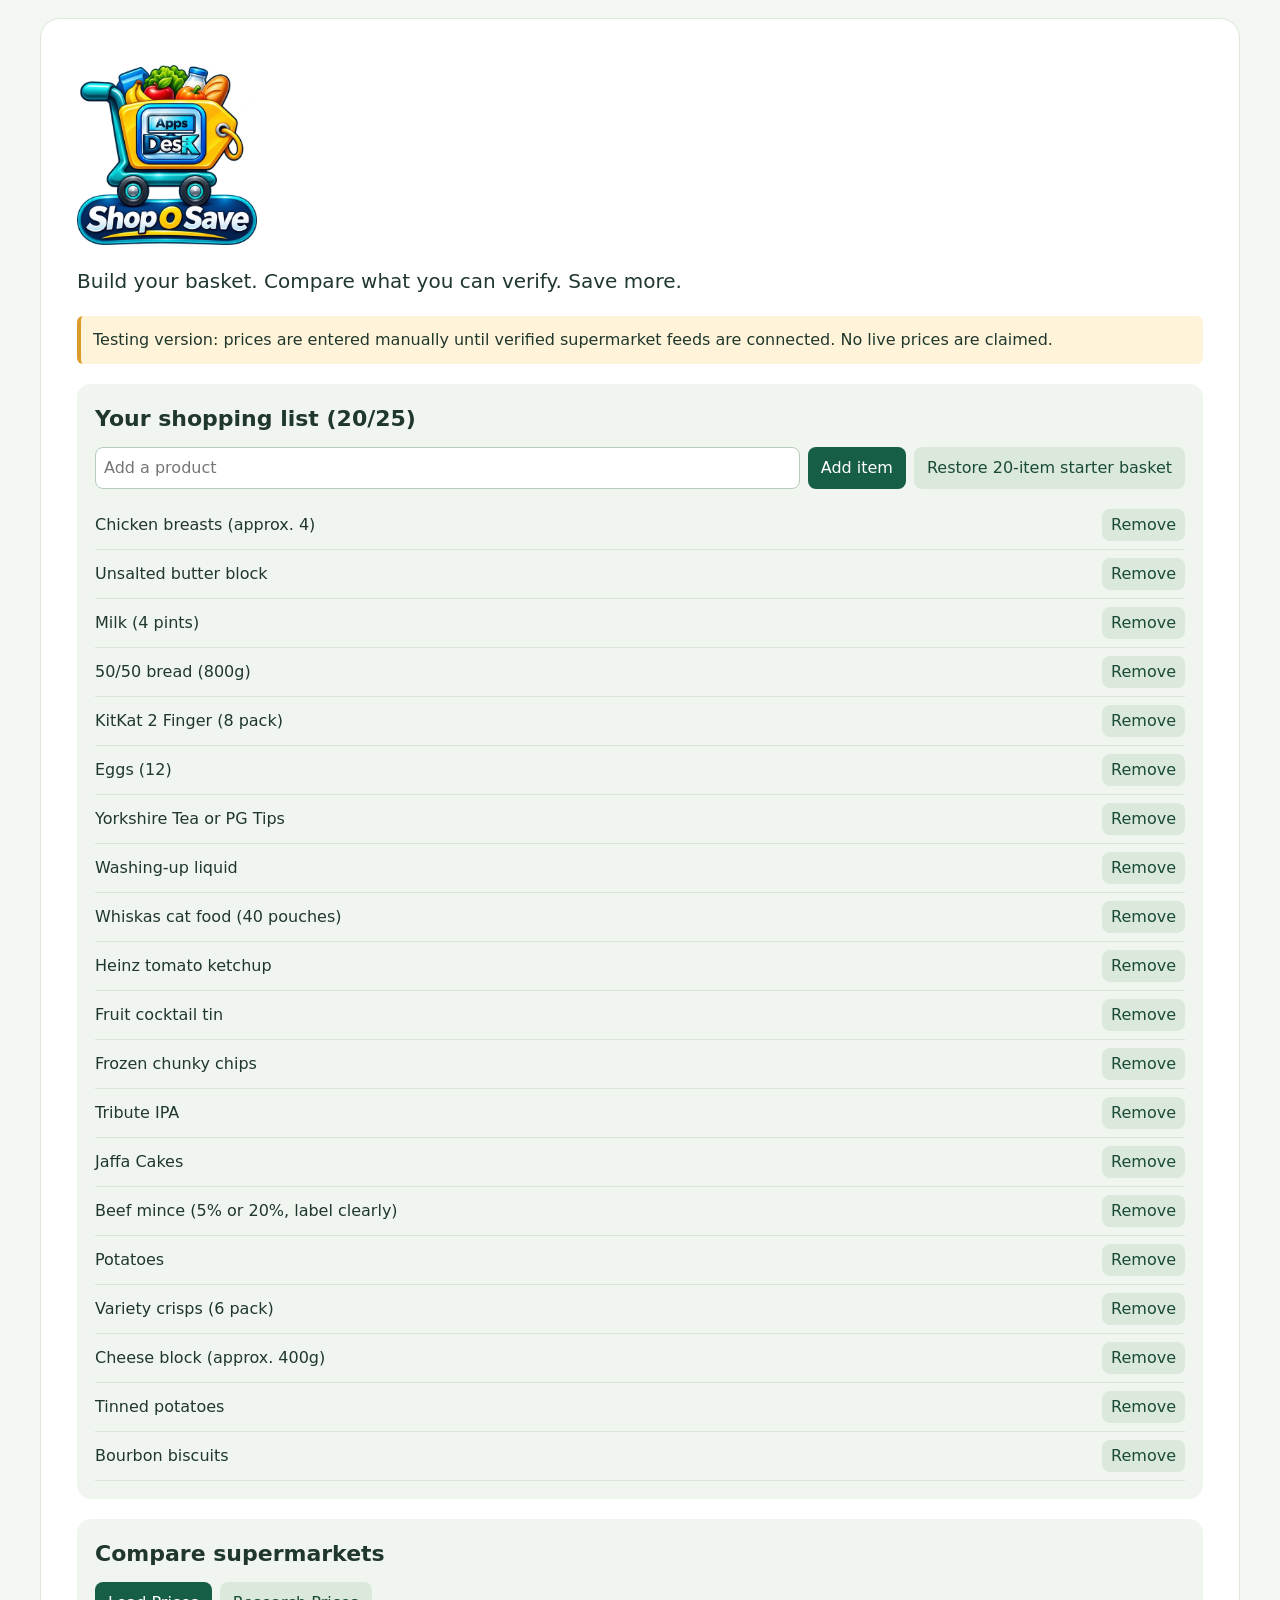
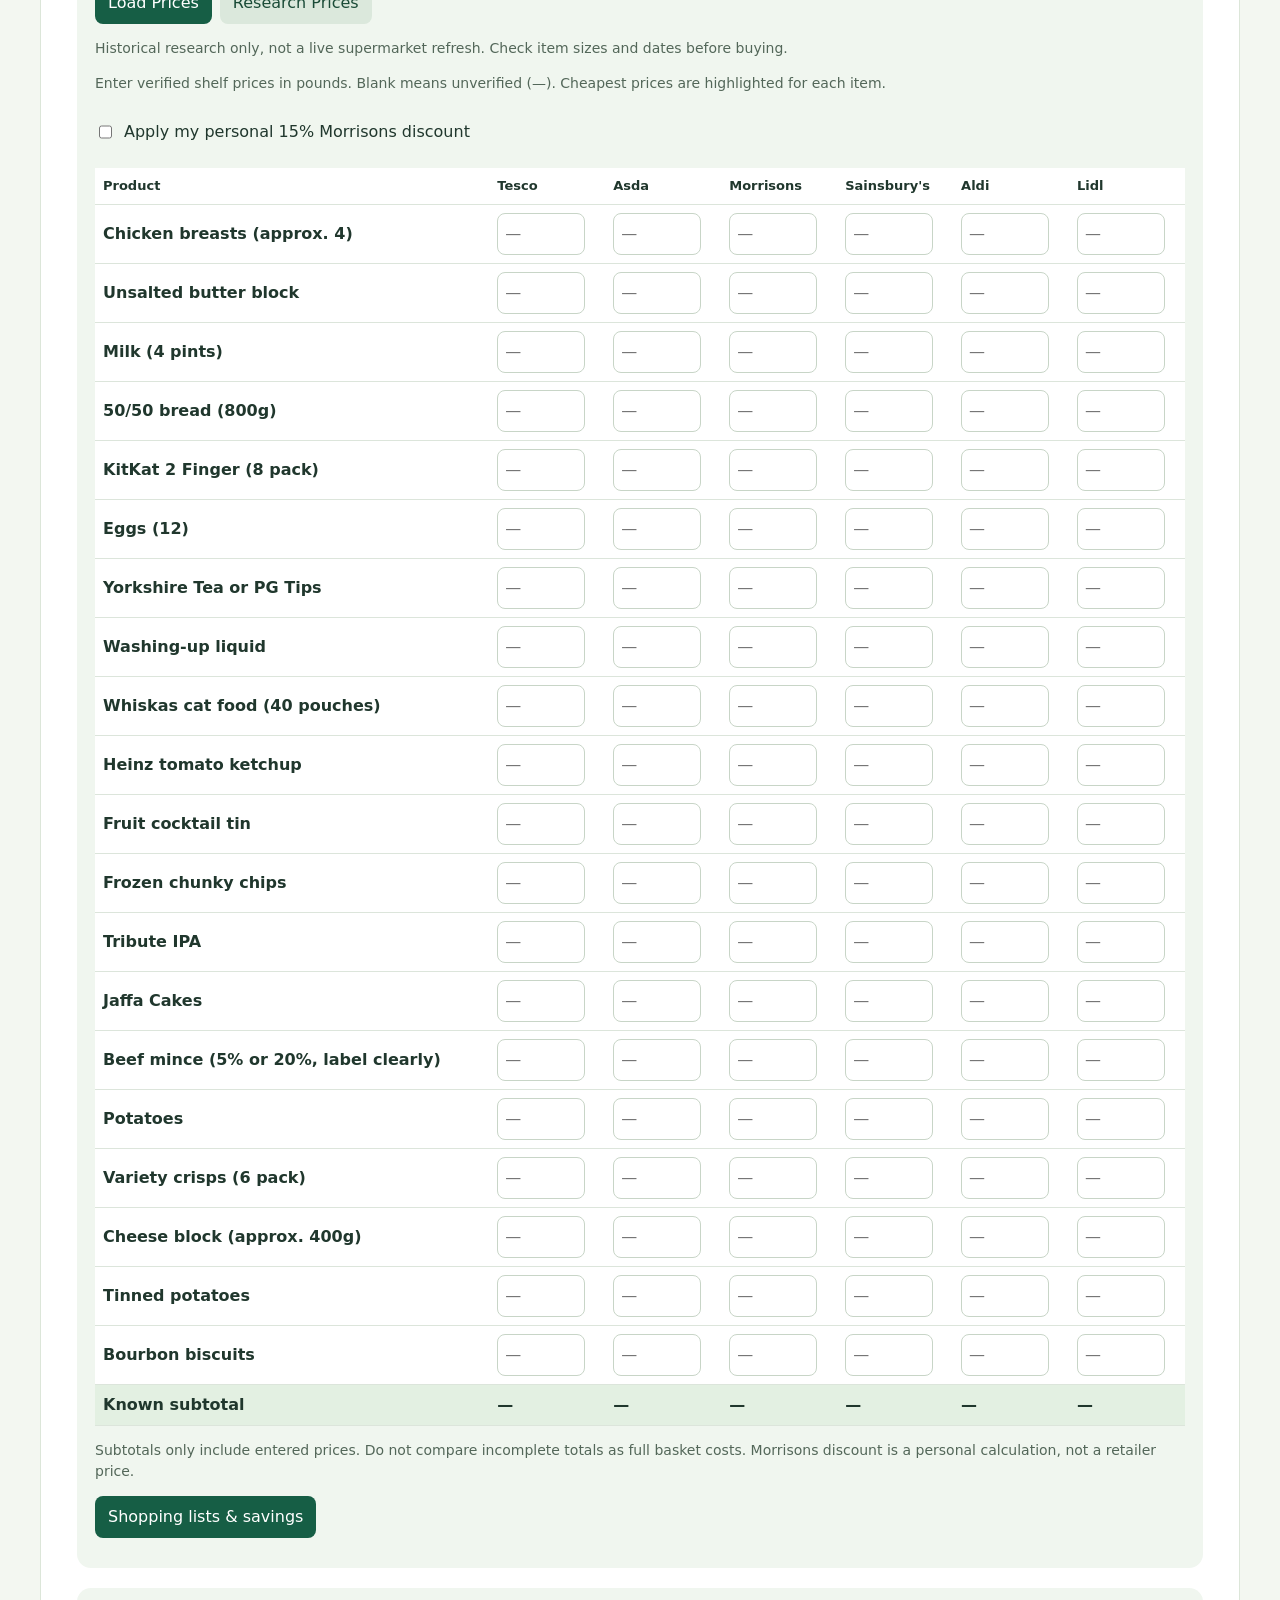
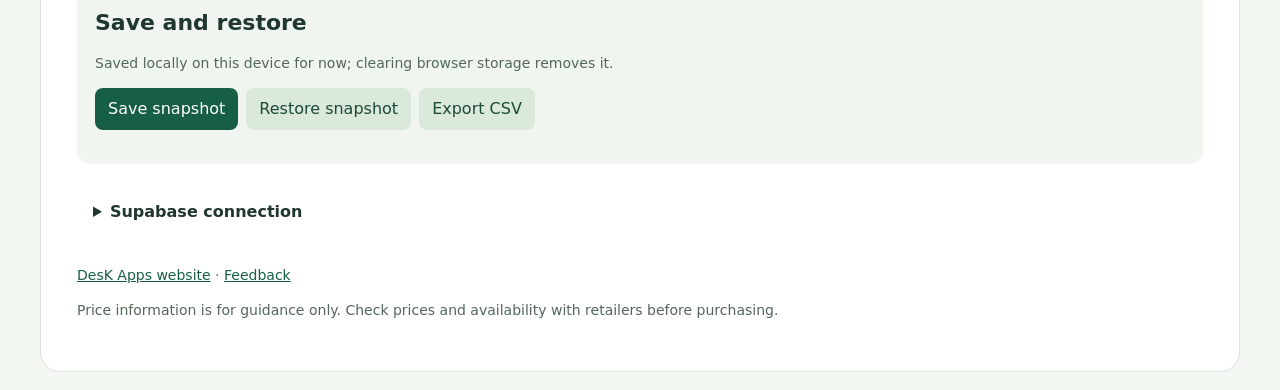
==== commit 3aebde0d: "Use the selected Shop O Save trolley logo" ====
--- a/public/index.html
+++ b/public/index.html
@@ -1 +1 @@
-<!doctype html><html lang="en"><head><meta charset="utf-8"><meta name="viewport" content="width=device-width, initial-scale=1"><meta name="theme-color" content="#165e45"><title>Shop-n-Save | DesK Apps</title><link rel="stylesheet" href="styles.css"><script type="module" src="app.js"></script></head><body><main><header><p class="brand">DesK Apps</p><h1>Shop-n-Save</h1><p class="intro">Build your basket. Compare what you can verify. Save more.</p></header><div class="notice">Testing version: prices are entered manually until verified supermarket feeds are connected. No live prices are claimed.</div><section><h2>Your shopping list <span id="count"></span></h2><div class="controls"><input id="newItem" maxlength="90" placeholder="Add a product" aria-label="Product name"><button id="add">Add item</button><button class="secondary" id="reset">Restore 20-item starter basket</button></div><div id="items"></div></section><section><h2>Compare supermarkets</h2><div class="controls"><button id="compare" type="button">Load Prices</button><button id="researchPrices" class="secondary" type="button">Research Prices</button></div><div id="researchPanel" hidden><h3>Saved price research</h3><p class="hint">Database research records, not a live retailer search. Missing or mismatched packs need checking.</p><div id="researchResults" aria-live="polite"></div></div><p class="hint" id="researchStatus">Historical research only, not a live supermarket refresh. Check item sizes and dates before buying.</p><p class="hint">Enter verified shelf prices in pounds. Blank means unverified (—). Cheapest prices are highlighted for each item.</p><label class="toggle"><input type="checkbox" id="discount"> Apply my personal 15% Morrisons discount</label><div class="scroll"><table><thead><tr><th>Product</th><th>Tesco</th><th>Asda</th><th>Morrisons</th><th>Sainsbury's</th><th>Aldi</th><th>Lidl</th></tr></thead><tbody id="prices"></tbody><tfoot id="totals"></tfoot></table></div><p id="comparisonNote" class="hint"></p><div class="controls"><button id="viewShoppingLists" type="button">Shopping lists & savings</button></div></section><section id="savingsSection" hidden><h2>Shopping lists & savings</h2><p class="hint">Compare a split shop against buying everything from one supermarket. Results use only available entered prices, including historical prices, and are estimates until the full basket is verified.</p><div class="controls"><button id="splitShops" type="button">Split shops</button><button id="individualShops" type="button" class="secondary">Individual supermarkets</button><button id="oneStopShop" type="button" class="secondary">1-stop shop</button><button id="backToPrices" type="button" class="secondary">Back to prices</button></div><div id="savingsOutput" aria-live="polite"></div></section><section><h2>Save and restore</h2><p class="hint">Saved locally on this device for now; clearing browser storage removes it.</p><div class="controls"><button id="save">Save snapshot</button><button class="secondary" id="restore">Restore snapshot</button><button class="secondary" id="export">Export CSV</button></div><p id="message" role="status"></p></section><details><summary>Supabase connection</summary><p id="status" role="status">Not checked</p><button id="check">Check connection</button><p class="hint">This checks service availability only, not shopping database tables.</p></details><footer><a href="https://deskappswebsite.netlify.app">DesK Apps website</a> · <a href="mailto:desk.apps.dk@gmail.com">Feedback</a><p>Price information is for guidance only. Check prices and availability with retailers before purchasing.</p></footer></main></body></html>+<!doctype html><html lang="en"><head><meta charset="utf-8"><meta name="viewport" content="width=device-width, initial-scale=1"><meta name="theme-color" content="#165e45"><title>Shop O Save | DesK Apps</title><link rel="stylesheet" href="styles.css"><script type="module" src="app.js"></script></head><body><main><header><h1><img src="shop-o-save.webp" alt="Shop O Save by DesK Apps" width="180" height="180" style="max-width:100%;height:auto"></h1><p class="intro">Build your basket. Compare what you can verify. Save more.</p></header><div class="notice">Testing version: prices are entered manually until verified supermarket feeds are connected. No live prices are claimed.</div><section><h2>Your shopping list <span id="count"></span></h2><div class="controls"><input id="newItem" maxlength="90" placeholder="Add a product" aria-label="Product name"><button id="add">Add item</button><button class="secondary" id="reset">Restore 20-item starter basket</button></div><div id="items"></div></section><section><h2>Compare supermarkets</h2><div class="controls"><button id="compare" type="button">Load Prices</button><button id="researchPrices" class="secondary" type="button">Research Prices</button></div><div id="researchPanel" hidden><h3>Saved price research</h3><p class="hint">Database research records, not a live retailer search. Missing or mismatched packs need checking.</p><div id="researchResults" aria-live="polite"></div></div><p class="hint" id="researchStatus">Historical research only, not a live supermarket refresh. Check item sizes and dates before buying.</p><p class="hint">Enter verified shelf prices in pounds. Blank means unverified (—). Cheapest prices are highlighted for each item.</p><label class="toggle"><input type="checkbox" id="discount"> Apply my personal 15% Morrisons discount</label><div class="scroll"><table><thead><tr><th>Product</th><th>Tesco</th><th>Asda</th><th>Morrisons</th><th>Sainsbury's</th><th>Aldi</th><th>Lidl</th></tr></thead><tbody id="prices"></tbody><tfoot id="totals"></tfoot></table></div><p id="comparisonNote" class="hint"></p><div class="controls"><button id="viewShoppingLists" type="button">Shopping lists & savings</button></div></section><section id="savingsSection" hidden><h2>Shopping lists & savings</h2><p class="hint">Compare a split shop against buying everything from one supermarket. Results use only available entered prices, including historical prices, and are estimates until the full basket is verified.</p><div class="controls"><button id="splitShops" type="button">Split shops</button><button id="individualShops" type="button" class="secondary">Individual supermarkets</button><button id="oneStopShop" type="button" class="secondary">1-stop shop</button><button id="backToPrices" type="button" class="secondary">Back to prices</button></div><div id="savingsOutput" aria-live="polite"></div></section><section><h2>Save and restore</h2><p class="hint">Saved locally on this device for now; clearing browser storage removes it.</p><div class="controls"><button id="save">Save snapshot</button><button class="secondary" id="restore">Restore snapshot</button><button class="secondary" id="export">Export CSV</button></div><p id="message" role="status"></p></section><details><summary>Supabase connection</summary><p id="status" role="status">Not checked</p><button id="check">Check connection</button><p class="hint">This checks service availability only, not shopping database tables.</p></details><footer><a href="https://deskappswebsite.netlify.app">DesK Apps website</a> · <a href="mailto:desk.apps.dk@gmail.com">Feedback</a><p>Price information is for guidance only. Check prices and availability with retailers before purchasing.</p></footer></main></body></html>
